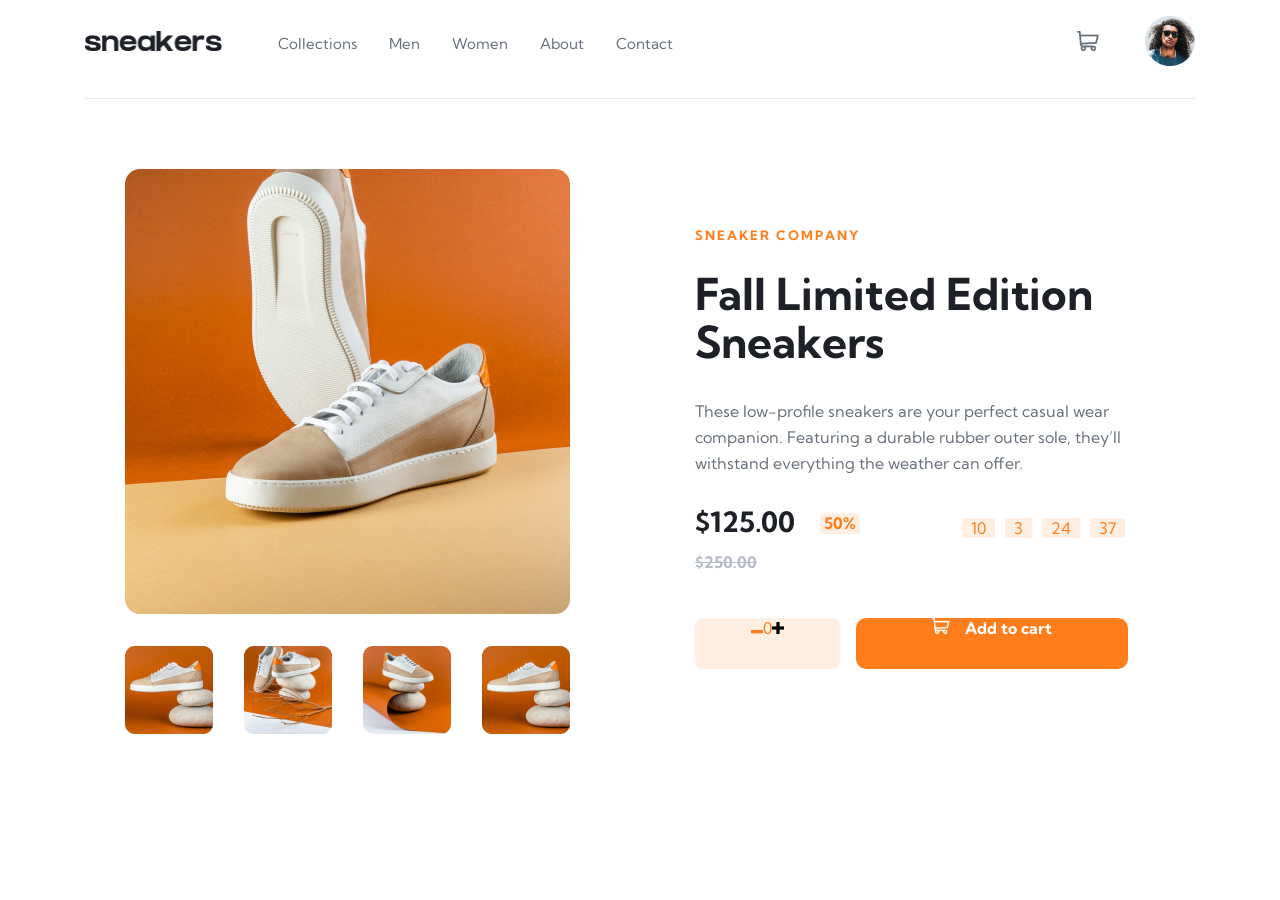
==== index.html @ f04588ad "I add exam" ====
<!DOCTYPE html>
<html lang="en">
<head>
    <meta charset="UTF-8">
    <meta http-equiv="X-UA-Compatible" content="IE=edge">
    <meta name="viewport" content="width=device-width, initial-scale=1.0">
    <title>Document</title>
    <link rel="stylesheet" href="css/style.css">
</head>
<body>


    <header>
        <div class="container">
            <nav>
                <div class="left_nav">
                    <div class="burger" id="kk"><img src="img/burger_img.png" alt=""></div>
                    <div class="logo"><img src="img/logo.png" alt=""></div>
                    <ul>
                        <li>Collections</li>
                        <li>Men</li>
                        <li>Women</li>
                        <li>About</li> 
                        <li>Contact</li>
                    </ul>
                </div>
                <div class="right_nav">
                    <div class="market"  id="online_shop"><img src="img/bag.png" alt=""></div>
                    <div class="man_img"><img src="img/man.png" alt=""></div>
                </div>
                
            </nav>
        </div>
    </header>

    <main>
        <div class="img_block">
            <div class="boots activite"><img src="img/boots.jpg" alt="boots"></div>
            <div class="boots full"><img src="img/big_two.png" alt="boots"></div>
            <div class="boots full"><img src="img/big_three.png" alt="boots"></div>
            <div class="boots full"><img src="img/big_four.png" alt="boots"></div>
            <div class="boots_img">
                <div class="shoes"><img src="img/boots_four.jpg" alt="boots"></div>
                <div class="shoes"><img src="img/boots_two.jpg" alt="boots"></div>
                <div class="shoes"><img src="img/boots_three.jpg" alt="boots"></div>
                <div class="shoes"><img src="img/boots_four.jpg" alt="boots"></div>
            </div>
        </div>

        <div class="text_block">
            <div class="comp_name">Sneaker Company</div>
            <h1>Fall Limited Edition Sneakers</h1>
            <p>These low-profile sneakers are your perfect casual wear companion. Featuring a durable rubber outer sole, they’ll withstand everything the weather can offer.</p>
            
            <div class="time_sena">
                <div class="product_sena">
                    <div class="discount">
                        <div class="sena">$125.00</div>
                        <div class="spam">$250.00</div>
                    </div>

                    <div class="parcent">50%</div>
                </div>

                <div class="time">
                    <div class="day full_time">10</div>
                    <div class="hour full_time">93</div>
                    <div class="minut full_time">23</div>
                    <div class="secunt full_time">12</div>
                </div>
            </div>

            <div class="add_to_card">
                <div class="count">
                    <div class="enc"><img src="img/minus.png" alt=""></div>
                    <div class="sum">0</div>
                    <div class="dec"><img src="img/plus.png" alt=""></div>
                </div>
                <div class="add_inform">
                    <div><img src="img/shop.png" alt="shop"></div>
                    <p>Add to cart</p>
                </div>
            </div>
        </div>
    </main>

    <section class="modal hidden">
        <div class="delet ">X</div>
        <ul>
            <li>Collections</li>
            <li>Men</li>
            <li>Women</li>
            <li>About</li>
            <li>Contact</li>
        </ul>
    </section>

    <section class="card hidden">
        <div class="text_card">Card</div>
        <div class="hr"></div>
        <div class="sell">
            <p>Your card is empty</p>
        </div>
    </section>
    
    <div class="other hidden" id="remove"></div>

    <script src="/js/app.js"></script>
    
</body>
</html>
---- css/style.css ----
@import url("https://fonts.googleapis.com/css2?family=Barlow+Condensed&family=Bellefair&family=Caveat:wght@700&family=DM+Sans:wght@400;500;700&family=Epilogue:wght@500;700&family=Fuzzy+Bubbles:wght@400;700&family=Inter:wght@300;500;700&family=Kumbh+Sans:wght@400;700&family=Noto+Sans:wght@400;600&family=Overpass:wght@400;700&family=Pacifico&family=Plus+Jakarta+Sans:wght@500;700&family=Poppins:ital,wght@0,400;0,700;1,400;1,500;1,600&family=Red+Hat+Display:wght@500;900&family=Red+Hat+Text:wght@400;700&family=Roboto:wght@700&family=Silkscreen&family=Space+Mono:wght@400;700&display=swap");
* {
  margin: 0;
  padding: 0;
  -webkit-box-sizing: border-box;
          box-sizing: border-box;
  list-style: none;
}

body {
  font-family: "Kumbh Sans";
  margin-right: 0px;
}
body header .container {
  max-width: 1110px;
  margin: 0 auto;
}
body header .container nav {
  display: -webkit-box;
  display: -ms-flexbox;
  display: flex;
  -webkit-box-pack: justify;
      -ms-flex-pack: justify;
          justify-content: space-between;
  text-align: center;
  margin-top: 31px;
  margin-bottom: 20px;
  border-bottom: 1px solid #E4E9F2;
}
body header .container nav .left_nav {
  display: -webkit-box;
  display: -ms-flexbox;
  display: flex;
}
body header .container nav .left_nav .burger img {
  display: none;
}
body header .container nav .left_nav .logo img {
  width: 137px;
  height: 20px;
  margin-right: 56px;
}
body header .container nav .left_nav ul {
  display: -webkit-box;
  display: -ms-flexbox;
  display: flex;
  gap: 32px;
}
body header .container nav .left_nav ul li {
  margin-bottom: 41px;
  font-style: normal;
  font-weight: 400;
  font-size: 15px;
  line-height: 26px;
  /* identical to box height, or 173% */
  color: #69707D;
}
body header .container nav .left_nav ul li:hover {
  border-bottom: 4px solid red;
  cursor: pointer;
}
body header .container nav .right_nav {
  display: -webkit-box;
  display: -ms-flexbox;
  display: flex;
  -webkit-column-gap: 46px;
     -moz-column-gap: 46px;
          column-gap: 46px;
}
body header .container nav .right_nav .man_img img {
  width: 50px;
  height: 50px;
  margin-top: -15px;
}
body header .container nav .right_nav .man_img:hover {
  cursor: pointer;
}
body main {
  display: -webkit-box;
  display: -ms-flexbox;
  display: flex;
  gap: 125px;
  width: 1110px;
  margin: 0 auto;
  padding: 50px 40px;
}
body main .img_block .boots {
  width: 445px;
  height: 445px;
  margin-bottom: 32px;
  display: none;
}
body main .img_block .full img {
  width: 100%;
  height: 100%;
}
body main .img_block .boots_img {
  display: -webkit-box;
  display: -ms-flexbox;
  display: flex;
  -webkit-box-pack: justify;
      -ms-flex-pack: justify;
          justify-content: space-between;
}
body main .img_block .activite {
  display: block;
}
body main .text_block {
  margin-top: 58px;
}
body main .text_block .comp_name {
  font-style: normal;
  font-weight: 700;
  font-size: 13px;
  letter-spacing: 2px;
  text-transform: uppercase;
  color: #FF7E1B;
  margin-bottom: 27px;
}
body main .text_block h1 {
  font-style: normal;
  font-weight: 700;
  font-size: 44px;
  line-height: 48px;
  color: #1D2026;
  margin-bottom: 32px;
}
body main .text_block p {
  font-style: normal;
  font-weight: 400;
  font-size: 16px;
  line-height: 26px;
  color: #69707D;
  margin-bottom: 28px;
}
body main .text_block .time_sena {
  display: -webkit-box;
  display: -ms-flexbox;
  display: flex;
  -webkit-box-pack: justify;
      -ms-flex-pack: justify;
          justify-content: space-between;
  padding-right: 30px;
}
body main .text_block .time_sena .product_sena {
  display: -webkit-box;
  display: -ms-flexbox;
  display: flex;
}
body main .text_block .time_sena .product_sena .discount .sena {
  font-family: "Kumbh Sans";
  font-style: normal;
  font-weight: 700;
  font-size: 28px;
  line-height: 35px;
  color: #1D2026;
  margin-right: 25px;
  margin-bottom: 10px;
}
body main .text_block .time_sena .product_sena .discount .spam {
  font-style: normal;
  font-weight: 700;
  font-size: 16px;
  line-height: 26px;
  -webkit-text-decoration-line: line-through;
          text-decoration-line: line-through;
  color: #B6BCC8;
  margin-bottom: 36px;
}
body main .text_block .time_sena .product_sena .parcent {
  font-style: normal;
  font-weight: 700;
  font-size: 16px;
  line-height: 20px;
  color: #FF7E1B;
  background: #FFEEE2;
  margin-top: 9px;
  width: 40px;
  height: 21px;
  border-radius: 3px;
  text-align: center;
}
body main .text_block .time_sena .time {
  display: -webkit-box;
  display: -ms-flexbox;
  display: flex;
  display: flex;
  color: #FF7E1B;
  -webkit-box-pack: center;
      -ms-flex-pack: center;
          justify-content: center;
  margin-top: 14px;
  margin-bottom: 80px;
  gap: 10px;
}
body main .text_block .time_sena .time .full_time {
  background: #FFEEE2;
  padding: 0px 9px;
  border-radius: 3px;
}
body main .text_block .add_to_card {
  display: -webkit-box;
  display: -ms-flexbox;
  display: flex;
}
body main .text_block .add_to_card .count {
  display: -webkit-box;
  display: -ms-flexbox;
  display: flex;
  -webkit-box-pack: justify;
      -ms-flex-pack: justify;
          justify-content: space-between;
  color: #FF7E1B;
  background: #FFEEE2;
  margin-right: 16px;
  border-radius: 8px;
  padding: 0px 56px;
}
body main .text_block .add_to_card .count .num {
  color: #000;
}
body main .text_block .add_to_card .add_inform {
  display: -webkit-box;
  display: -ms-flexbox;
  display: flex;
  padding: 0px 76px;
  background: #FF7E1B;
  border-radius: 10px;
}
body main .text_block .add_to_card .add_inform p {
  margin-left: 15px;
  font-style: normal;
  font-weight: 700;
  font-size: 16px;
  color: #FFFFFF;
  margin-top: -3px;
}
body .modal {
  position: fixed;
  top: 0;
  left: 0;
  background: #f3c9a9;
  width: 250px;
  height: 900px;
  padding: 25px 25px;
}
body .modal .delet {
  margin-bottom: 53px;
}
body .modal ul {
  display: -webkit-box;
  display: -ms-flexbox;
  display: flex;
  -webkit-box-orient: vertical;
  -webkit-box-direction: normal;
      -ms-flex-direction: column;
          flex-direction: column;
  gap: 20px;
}
body .modal ul li {
  font-style: normal;
  font-weight: 700;
  font-size: 18px;
  line-height: 26px;
  color: #1D2026;
}
body .hidden {
  display: none;
}
body .card {
  width: 360px;
  height: 256px;
  background: #fff;
  -webkit-box-shadow: 0px 20px 50px -20px rgba(29, 32, 38, 0.503143);
          box-shadow: 0px 20px 50px -20px rgba(29, 32, 38, 0.503143);
  border-radius: 10px;
  position: fixed;
  top: 10%;
  right: 10%;
}
body .card .text_card {
  color: #1D2026;
  font-weight: 700;
  font-size: 16px;
  padding: 24px 24px;
}
body .card .hr {
  width: 100%;
  height: 1px;
  background: #E4E9F2;
}
body .card .sell p {
  font-style: normal;
  font-weight: 700;
  font-size: 16px;
  text-align: center;
  color: #69707D;
}
body .hidden {
  display: none;
}
@media only screen and (max-width: 768px) {
  body header {
    max-width: 100%;
  }
  body header .container {
    max-width: 100%;
  }
  body header .container nav {
    padding: 0px 20px;
    border-bottom: 0;
  }
  body header .container nav .left_nav .burger img {
    display: block;
    margin-right: 16px;
  }
  body header .container nav .left_nav .logo {
    margin-top: -4px;
  }
  body header .container nav .left_nav ul li {
    display: none;
  }
  body main {
    display: -webkit-box;
    display: -ms-flexbox;
    display: flex;
    -webkit-box-orient: vertical;
    -webkit-box-direction: normal;
        -ms-flex-direction: column;
            flex-direction: column;
    max-width: 100%;
    padding: 0;
  }
  body main .img_block .boots {
    margin-bottom: -150px;
    width: 375px;
    height: 300px;
  }
  body main .img_block .boots img {
    width: 375px;
    height: 300px;
  }
  body main .img_block .boots_img {
    display: none;
  }
  body main .text_block {
    padding: 10px 24px;
  }
  body main .text_block .comp_name {
    font-size: 12px;
    margin-top: -23px;
  }
  body main .text_block h1 {
    margin-top: -10px;
    font-size: 28px;
    line-height: 32px;
  }
  body main .text_block p {
    font-size: 15px;
    line-height: 25px;
    color: red;
    margin-top: -15px;
  }
  body main .text_block .time_sena {
    display: -webkit-box;
    display: -ms-flexbox;
    display: flex;
    -webkit-box-orient: vertical;
    -webkit-box-direction: reverse;
        -ms-flex-direction: column-reverse;
            flex-direction: column-reverse;
  }
  body main .text_block .time_sena .product_sena {
    display: -webkit-box;
    display: -ms-flexbox;
    display: flex;
    -webkit-box-pack: justify;
        -ms-flex-pack: justify;
            justify-content: space-between;
  }
  body main .text_block .time_sena .product_sena .discount {
    display: -webkit-box;
    display: -ms-flexbox;
    display: flex;
  }
  body main .text_block .time_sena .time {
    display: -webkit-box;
    display: -ms-flexbox;
    display: flex;
    color: rgb(236, 226, 226);
    -webkit-box-pack: center;
        -ms-flex-pack: center;
            justify-content: center;
    margin-top: -1px;
    margin-bottom: 20px;
    gap: 10px;
  }
  body main .text_block .time_sena .time .full_time {
    background: red;
    padding: 2px 9px;
    border-radius: 3px;
  }
  body main .text_block .add_to_card {
    display: -webkit-box;
    display: -ms-flexbox;
    display: flex;
    -webkit-box-orient: vertical;
    -webkit-box-direction: normal;
        -ms-flex-direction: column;
            flex-direction: column;
  }
  body main .text_block .add_to_card .count {
    display: -webkit-box;
    display: -ms-flexbox;
    display: flex;
    -webkit-box-pack: justify;
        -ms-flex-pack: justify;
            justify-content: space-between;
    margin-bottom: 16px;
    margin-right: 0;
    padding: 12px 20px;
  }
  body .card {
    position: fixed;
    top: 14.5%;
    left: 2%;
  }
}/*# sourceMappingURL=style.css.map */
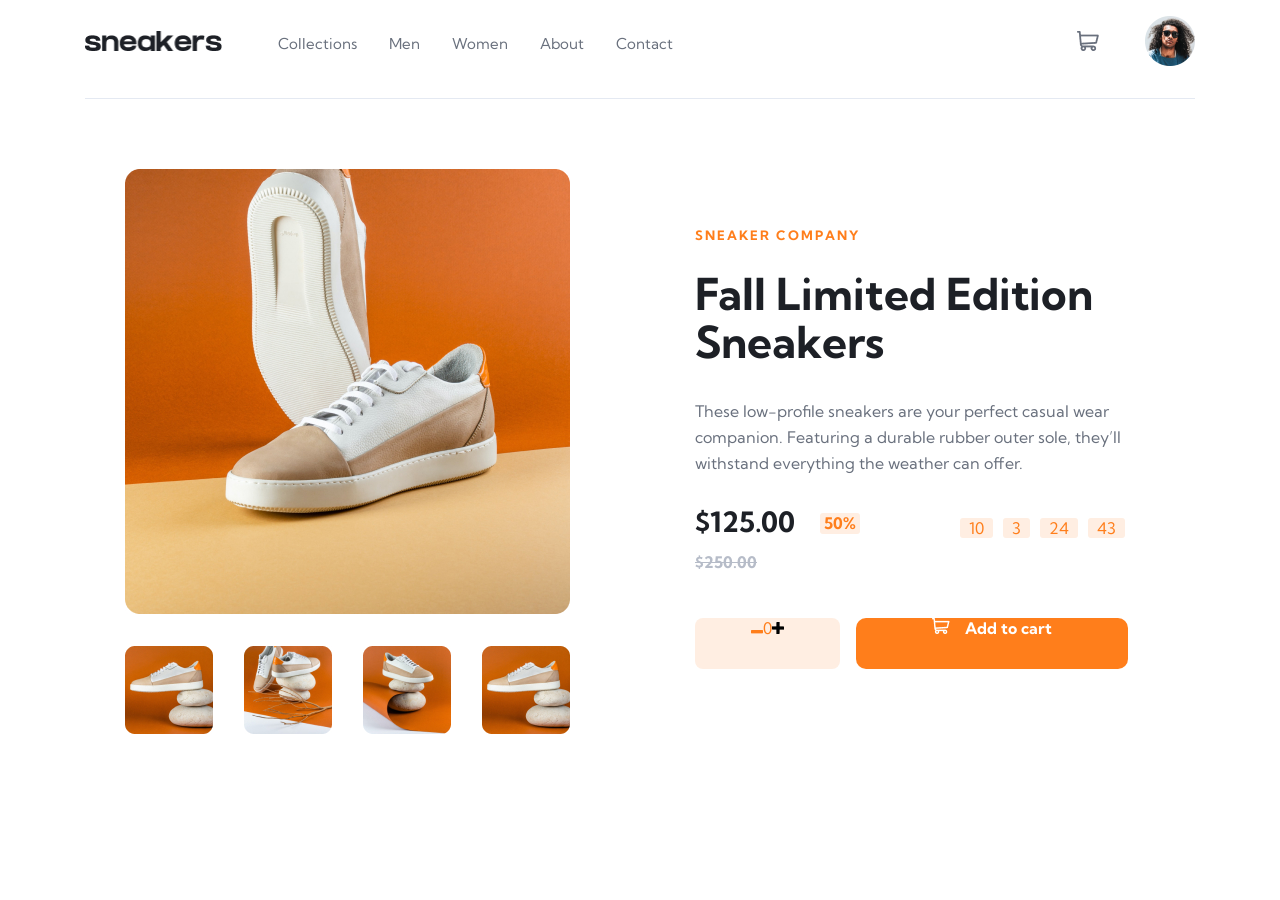
==== commit 090da1f7: "I add new inform" ====
--- a/index.html
+++ b/index.html
@@ -85,7 +85,7 @@
     </main>
 
     <section class="modal hidden">
-        <div class="delet ">X</div>
+        <div class="delet">X</div>
         <ul>
             <li>Collections</li>
             <li>Men</li>
--- a/css/style.css
+++ b/css/style.css
@@ -301,9 +301,11 @@
 }
 @media only screen and (max-width: 768px) {
   body header {
+    border: 1px solid rgb(26, 21, 21);
     max-width: 100%;
   }
   body header .container {
+    border: 1px solid rgb(26, 21, 21);
     max-width: 100%;
   }
   body header .container nav {
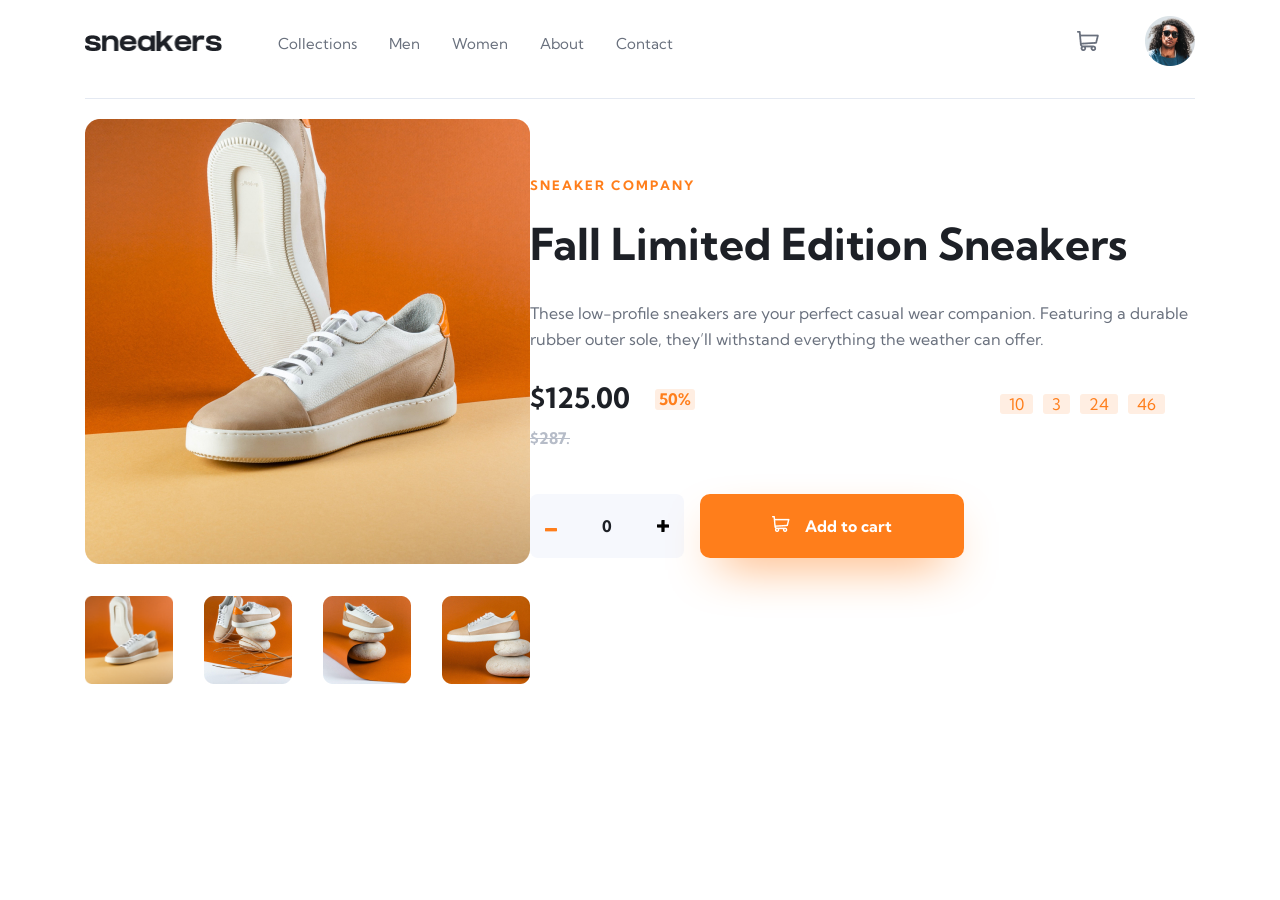
==== commit 01c653b0: "I add exam project" ====
--- a/index.html
+++ b/index.html
@@ -40,7 +40,7 @@
             <div class="boots full"><img src="img/big_three.png" alt="boots"></div>
             <div class="boots full"><img src="img/big_four.png" alt="boots"></div>
             <div class="boots_img">
-                <div class="shoes"><img src="img/boots_four.jpg" alt="boots"></div>
+                <div class="shoes"><img src="img/first_boots.png" alt="boots"></div>
                 <div class="shoes"><img src="img/boots_two.jpg" alt="boots"></div>
                 <div class="shoes"><img src="img/boots_three.jpg" alt="boots"></div>
                 <div class="shoes"><img src="img/boots_four.jpg" alt="boots"></div>
@@ -56,10 +56,10 @@
                 <div class="product_sena">
                     <div class="discount">
                         <div class="sena">$125.00</div>
-                        <div class="spam">$250.00</div>
+                        <div class="parcent">50%</div>
                     </div>
 
-                    <div class="parcent">50%</div>
+                    <div class="spam">$287.</div>
                 </div>
 
                 <div class="time">
@@ -72,13 +72,13 @@
 
             <div class="add_to_card">
                 <div class="count">
-                    <div class="enc"><img src="img/minus.png" alt=""></div>
-                    <div class="sum">0</div>
-                    <div class="dec"><img src="img/plus.png" alt=""></div>
+                    <div class="enc cursor"><img src="img/minus.png" alt=""></div>
+                    <div class="sum ">0</div>
+                    <div class="dec cursor"><img src="img/plus.png" alt=""></div>
                 </div>
                 <div class="add_inform">
                     <div><img src="img/shop.png" alt="shop"></div>
-                    <p>Add to cart</p>
+                    <div class="p">Add to cart</div>
                 </div>
             </div>
         </div>
@@ -98,10 +98,53 @@
     <section class="card hidden">
         <div class="text_card">Card</div>
         <div class="hr"></div>
-        <div class="sell">
+        <div class="card_active card_hidden_delet ee">
+            <div class="into_card">
+                <div class="small_img"><img src="img/small_img_card.png" alt="small_img"></div>
+                <div class="full_count">
+                    <p>Fall Limited Edition Sneakers</p>
+                    <div class="full_boots_price">
+                        <div class="boots_sell">$125.00 x</div>
+                        <div class="boots_price"></div>
+                    </div>
+                </div>
+                <div class="delete"><img src="img/delet_img.png" alt="delet"></div>
+            </div>
+            <div class="checkout">Checkout</div>
+        </div>
+
+
+        <div class="sell jjj">
             <p>Your card is empty</p>
         </div>
     </section>
+
+    <div class="count_shoos_sum  show_hidden"></div>
+
+    <!-- <section class="slider_block">
+        <div class="slider_parent">
+            <div class="slider_inner">
+                <div class="slider "><img src="img/slider_img_2.png" alt="shoos"></div>
+                <div class="slider"><img src="img/slider_img_1.png" alt="shoos"></div>
+                <div class="slider"><img src="img/slider_img_3.png" alt="shoos"></div>
+            </div>
+
+            <div class="tab_left"><img src="img/tab_left.png" alt="tab"></div>
+            <div class="tab_right"><img src="img/tab_right.png" alt="tab"></div>
+        </div>
+
+        <div class="slider_tab">
+            <div class="tab"><img src="img/slider_tab_1.png" alt="shoos"></div>
+            <div class="tab"><img src="img/slider_tab_1.png" alt="shoos"></div>
+            <div class="tab"><img src="img/slider_tab_1.png" alt="shoos"></div>
+            <div class="tab"><img src="img/slider_tab_1.png" alt="shoos"></div>
+        </div>
+    </section> -->
+
+
+
+
+    
     
     <div class="other hidden" id="remove"></div>
 
--- a/css/style.css
+++ b/css/style.css
@@ -67,22 +67,26 @@
      -moz-column-gap: 46px;
           column-gap: 46px;
 }
+body header .container nav .right_nav .market {
+  cursor: pointer;
+}
 body header .container nav .right_nav .man_img img {
   width: 50px;
   height: 50px;
   margin-top: -15px;
 }
 body header .container nav .right_nav .man_img:hover {
-  cursor: pointer;
+  border: 1px solid red;
 }
 body main {
   display: -webkit-box;
   display: -ms-flexbox;
   display: flex;
-  gap: 125px;
+  -webkit-box-pack: justify;
+      -ms-flex-pack: justify;
+          justify-content: space-between;
   width: 1110px;
   margin: 0 auto;
-  padding: 50px 40px;
 }
 body main .img_block .boots {
   width: 445px;
@@ -102,6 +106,18 @@
       -ms-flex-pack: justify;
           justify-content: space-between;
 }
+body main .img_block .boots_img .shoes {
+  width: 88px;
+  height: 88px;
+  cursor: pointer;
+}
+body main .img_block .boots_img .shoes img {
+  width: 100%;
+  height: 100%;
+}
+body main .img_block .boots_img .shoes:hover {
+  opacity: 0.5;
+}
 body main .img_block .activite {
   display: block;
 }
@@ -146,6 +162,15 @@
   display: -webkit-box;
   display: -ms-flexbox;
   display: flex;
+  -webkit-box-orient: vertical;
+  -webkit-box-direction: normal;
+      -ms-flex-direction: column;
+          flex-direction: column;
+}
+body main .text_block .time_sena .product_sena .discount {
+  display: -webkit-box;
+  display: -ms-flexbox;
+  display: flex;
 }
 body main .text_block .time_sena .product_sena .discount .sena {
   font-family: "Kumbh Sans";
@@ -157,17 +182,7 @@
   margin-right: 25px;
   margin-bottom: 10px;
 }
-body main .text_block .time_sena .product_sena .discount .spam {
-  font-style: normal;
-  font-weight: 700;
-  font-size: 16px;
-  line-height: 26px;
-  -webkit-text-decoration-line: line-through;
-          text-decoration-line: line-through;
-  color: #B6BCC8;
-  margin-bottom: 36px;
-}
-body main .text_block .time_sena .product_sena .parcent {
+body main .text_block .time_sena .product_sena .discount .parcent {
   font-style: normal;
   font-weight: 700;
   font-size: 16px;
@@ -180,6 +195,16 @@
   border-radius: 3px;
   text-align: center;
 }
+body main .text_block .time_sena .product_sena .spam {
+  font-style: normal;
+  font-weight: 700;
+  font-size: 16px;
+  line-height: 26px;
+  -webkit-text-decoration-line: line-through;
+          text-decoration-line: line-through;
+  color: #B6BCC8;
+  margin-bottom: 36px;
+}
 body main .text_block .time_sena .time {
   display: -webkit-box;
   display: -ms-flexbox;
@@ -202,6 +227,7 @@
   display: -webkit-box;
   display: -ms-flexbox;
   display: flex;
+  gap: 16px;
 }
 body main .text_block .add_to_card .count {
   display: -webkit-box;
@@ -210,36 +236,56 @@
   -webkit-box-pack: justify;
       -ms-flex-pack: justify;
           justify-content: space-between;
-  color: #FF7E1B;
-  background: #FFEEE2;
-  margin-right: 16px;
+  -webkit-box-align: center;
+      -ms-flex-align: center;
+          align-items: center;
+  gap: 45px;
+  background: #F6F8FD;
   border-radius: 8px;
-  padding: 0px 56px;
-}
-body main .text_block .add_to_card .count .num {
-  color: #000;
+  padding: 0px 15px;
+}
+body main .text_block .add_to_card .count .sum {
+  color: #1D2026;
+  font-style: normal;
+  font-weight: 700;
+  font-size: 16px;
+}
+body main .text_block .add_to_card .count .cursor {
+  cursor: pointer;
 }
 body main .text_block .add_to_card .add_inform {
   display: -webkit-box;
   display: -ms-flexbox;
   display: flex;
-  padding: 0px 76px;
+  -webkit-box-pack: center;
+      -ms-flex-pack: center;
+          justify-content: center;
+  -webkit-box-align: center;
+      -ms-flex-align: center;
+          align-items: center;
+  text-align: center;
+  padding: 22px 72px;
+  gap: 15px;
   background: #FF7E1B;
+  -webkit-box-shadow: 0px 20px 50px -20px #FF7E1B;
+          box-shadow: 0px 20px 50px -20px #FF7E1B;
   border-radius: 10px;
-}
-body main .text_block .add_to_card .add_inform p {
-  margin-left: 15px;
-  font-style: normal;
-  font-weight: 700;
-  font-size: 16px;
-  color: #FFFFFF;
-  margin-top: -3px;
+  cursor: pointer;
+}
+body main .text_block .add_to_card .add_inform:hover {
+  background: #FFAB6A;
+}
+body main .text_block .add_to_card .add_inform .p {
+  font-style: normal;
+  font-weight: 700;
+  font-size: 16px;
+  color: #fff;
 }
 body .modal {
   position: fixed;
   top: 0;
   left: 0;
-  background: #f3c9a9;
+  background: #fff;
   width: 250px;
   height: 900px;
   padding: 25px 25px;
@@ -289,6 +335,68 @@
   height: 1px;
   background: #E4E9F2;
 }
+body .card .card_active {
+  padding: 25px 24px;
+}
+body .card .card_active .into_card {
+  display: -webkit-box;
+  display: -ms-flexbox;
+  display: flex;
+  margin-bottom: 24px;
+  gap: 15px;
+}
+body .card .card_active .into_card .full_count p {
+  font-style: normal;
+  font-weight: 400;
+  font-size: 16px;
+  line-height: 26px;
+  color: #1c4ca5;
+}
+body .card .card_active .into_card .full_count .full_boots_price {
+  display: -webkit-box;
+  display: -ms-flexbox;
+  display: flex;
+  gap: 3px;
+}
+body .card .card_active .into_card .full_count .full_boots_price .boots_sell {
+  font-style: normal;
+  font-weight: 400;
+  font-size: 16px;
+  color: #69707D;
+}
+body .card .card_active .into_card .full_count .full_boots_price .boots_price {
+  font-style: normal;
+  font-weight: 700;
+  font-size: 16px;
+  color: #1D2026;
+}
+body .card .card_active .delete {
+  margin-top: 15px;
+}
+body .card .checkout {
+  display: -webkit-box;
+  display: -ms-flexbox;
+  display: flex;
+  -webkit-box-pack: center;
+      -ms-flex-pack: center;
+          justify-content: center;
+  -webkit-box-align: center;
+      -ms-flex-align: center;
+          align-items: center;
+  width: 312px;
+  height: 56px;
+  font-style: normal;
+  font-weight: 700;
+  font-size: 16px;
+  color: #FFFFFF;
+  background: #FF7E1B;
+  border-radius: 10px;
+  text-align: center;
+}
+body .card .sell {
+  margin-top: 77px;
+  display: none;
+}
 body .card .sell p {
   font-style: normal;
   font-weight: 700;
@@ -296,21 +404,85 @@
   text-align: center;
   color: #69707D;
 }
+body .card .jjj {
+  display: block;
+}
+body .card .card_hidden_delet {
+  display: none;
+}
 body .hidden {
   display: none;
 }
+body .count_shoos_sum {
+  display: -webkit-box;
+  display: -ms-flexbox;
+  display: flex;
+  -webkit-box-pack: center;
+      -ms-flex-pack: center;
+          justify-content: center;
+  -webkit-box-align: center;
+      -ms-flex-align: center;
+          align-items: center;
+  width: 19px;
+  height: 13px;
+  background: #FF7E1B;
+  border-radius: 6.5px;
+  position: fixed;
+  top: 22px;
+  left: 76.5%;
+  font-style: normal;
+  font-weight: 700;
+  font-size: 10px;
+  color: #FFFFFF;
+}
+body .show_hidden {
+  display: none;
+}
+@media only screen and (min-width: 769px) and (max-width: 992px) {
+  body header {
+    background: #FF7E1B;
+  }
+  body main {
+    display: -webkit-box;
+    display: -ms-flexbox;
+    display: flex;
+    -webkit-box-pack: justify;
+        -ms-flex-pack: justify;
+            justify-content: space-between;
+    gap: 60px;
+    padding: 10px 20px;
+  }
+  body main .img_block .boots {
+    width: 400px;
+    height: 400px;
+  }
+  body main .text_block .add_to_card {
+    display: -webkit-box;
+    display: -ms-flexbox;
+    display: flex;
+    -webkit-box-orient: vertical;
+    -webkit-box-direction: normal;
+        -ms-flex-direction: column;
+            flex-direction: column;
+  }
+  body main .text_block .add_to_card .count {
+    width: 300px;
+  }
+  body main .text_block .add_to_card .add_inform {
+    width: 300px;
+  }
+}
 @media only screen and (max-width: 768px) {
   body header {
-    border: 1px solid rgb(26, 21, 21);
     max-width: 100%;
   }
   body header .container {
-    border: 1px solid rgb(26, 21, 21);
     max-width: 100%;
   }
   body header .container nav {
     padding: 0px 20px;
     border-bottom: 0;
+    border: 1px solid red;
   }
   body header .container nav .left_nav .burger img {
     display: block;
@@ -321,6 +493,12 @@
   }
   body header .container nav .left_nav ul li {
     display: none;
+  }
+  body header .container nav .right_nav {
+    display: -webkit-box;
+    display: -ms-flexbox;
+    display: flex;
+    gap: 28px;
   }
   body main {
     display: -webkit-box;
@@ -331,12 +509,13 @@
         -ms-flex-direction: column;
             flex-direction: column;
     max-width: 100%;
-    padding: 0;
+    padding: 0px;
   }
   body main .img_block .boots {
     margin-bottom: -150px;
     width: 375px;
     height: 300px;
+    margin: 0 auto;
   }
   body main .img_block .boots img {
     width: 375px;
@@ -371,6 +550,7 @@
     -webkit-box-direction: reverse;
         -ms-flex-direction: column-reverse;
             flex-direction: column-reverse;
+    padding-right: 0;
   }
   body main .text_block .time_sena .product_sena {
     display: -webkit-box;
@@ -384,6 +564,11 @@
     display: -webkit-box;
     display: -ms-flexbox;
     display: flex;
+  }
+  body main .text_block .time_sena .product_sena .spam {
+    font-style: normal;
+    font-weight: 700;
+    font-size: 16px;
   }
   body main .text_block .time_sena .time {
     display: -webkit-box;
@@ -422,6 +607,9 @@
     margin-right: 0;
     padding: 12px 20px;
   }
+  body main .text_block .add_to_card .add_inform {
+    margin-bottom: 20px;
+  }
   body .card {
     position: fixed;
     top: 14.5%;
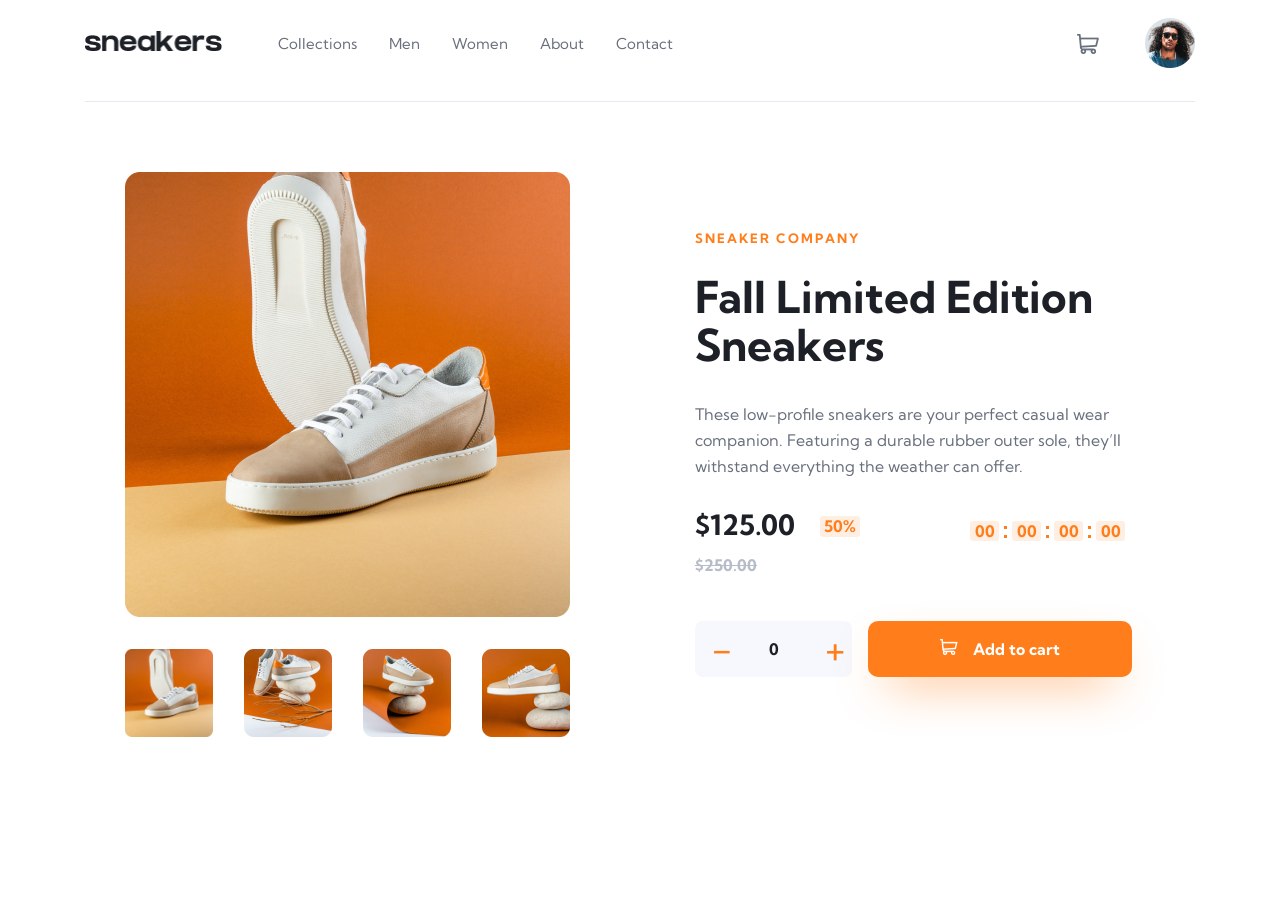
==== commit ecca3e82: "I add chala" ====
--- a/index.html
+++ b/index.html
@@ -25,7 +25,10 @@
                     </ul>
                 </div>
                 <div class="right_nav">
-                    <div class="market"  id="online_shop"><img src="img/bag.png" alt=""></div>
+                    <div class="market"  id="online_shop">
+                        <img src="img/bag.png" alt="">
+                        <div class="count_shoos_sum  show_hidden"></div>
+                    </div>
                     <div class="man_img"><img src="img/man.png" alt=""></div>
                 </div>
                 
@@ -35,7 +38,7 @@
 
     <main>
         <div class="img_block">
-            <div class="boots activite"><img src="img/boots.jpg" alt="boots"></div>
+            <div class="boots  activite"><img src="img/boots.jpg" alt="boots"></div>
             <div class="boots full"><img src="img/big_two.png" alt="boots"></div>
             <div class="boots full"><img src="img/big_three.png" alt="boots"></div>
             <div class="boots full"><img src="img/big_four.png" alt="boots"></div>
@@ -47,45 +50,99 @@
             </div>
         </div>
 
+        <div class="slider__modal hidden ">
+                    <div class="close-btn">
+                        <img src="img/slide_delet_white.svg" alt="close btn">
+                    </div>
+                    <div class="slider">
+                        <div class='slide-prev'><img src="img/tab_left.png" alt="icon"></div>
+                        <div class="slider__img">
+                            <div class="slider-inner">
+                                <div class="slide"><img src="img/slider_img_2.png" alt="img"></div>
+                                <div class="slide"><img src="img/slider_img_2.png" alt="img"></div>
+                                <div class="slide"><img src="img/slider_img_2.png" alt="img"></div>
+                                <div class="slide"><img src="img/slider_img_2.png" alt="img"></div>
+                            </div>
+                        </div>
+                        <div class='slide-next'><img src="img/tab_right.png" alt="icon"></div>
+                    </div>
+                    <div id='slide-parent' class='modal-img'>
+                        <img class='slide-link' src="img/slider_tab_1.png" alt="snek-img1">
+                        <img class='slide-link' src="img/slider_tab_1.png" alt="snek-img2">
+                        <img class='slide-link' src="img/slider_tab_1.png" alt="snek-img3">
+                        <img class='slide-link' src="img/slider_tab_1.png" alt="snek-img4">
+                    </div>
+                </div>
+
+
+
+                <!-- <div class="mobile">
+                    <div class='slide-prev-mobile'><img src="img/tab_left.png" alt="icon"></div>
+                    <div class="slider-mobile">
+                        <div class="slide"><img src="img/slider_img_2.png" alt="img"></div>
+                        <div class="slide"><img src="img/slider_img_2.png" alt="img"></div>
+                        <div class="slide"><img src="img/slider_img_2.png" alt="img"></div>
+                        <div class="slide"><img src="img/slider_img_2.png" alt="img"></div>
+                    </div>
+                    <div class='slide-next-mobile'><img src="img/tab_right.png" alt="icon"></div>
+                </div> -->
+
+
         <div class="text_block">
             <div class="comp_name">Sneaker Company</div>
             <h1>Fall Limited Edition Sneakers</h1>
             <p>These low-profile sneakers are your perfect casual wear companion. Featuring a durable rubber outer sole, they’ll withstand everything the weather can offer.</p>
-            
-            <div class="time_sena">
-                <div class="product_sena">
-                    <div class="discount">
-                        <div class="sena">$125.00</div>
-                        <div class="parcent">50%</div>
-                    </div>
-
-                    <div class="spam">$287.</div>
-                </div>
-
-                <div class="time">
-                    <div class="day full_time">10</div>
-                    <div class="hour full_time">93</div>
-                    <div class="minut full_time">23</div>
-                    <div class="secunt full_time">12</div>
-                </div>
-            </div>
-
-            <div class="add_to_card">
-                <div class="count">
-                    <div class="enc cursor"><img src="img/minus.png" alt=""></div>
-                    <div class="sum ">0</div>
-                    <div class="dec cursor"><img src="img/plus.png" alt=""></div>
-                </div>
-                <div class="add_inform">
-                    <div><img src="img/shop.png" alt="shop"></div>
-                    <div class="p">Add to cart</div>
-                </div>
-            </div>
+
+            <div class="parent">
+                <div class="time_sena">
+                    <div class="product_sena">
+                        <div class="discount">
+                            <div class="sena">$125.00</div>
+                            <div class="parcent">50%</div>
+                        </div>
+
+                        <div class="spam">$250.00</div>
+                    </div>
+
+                    <div class="time">
+                        <div class="day full_time"></div>
+                        <span>
+                            <div class="top"></div>
+                            <div class="bottom"></div>
+                        </span>
+                        <div class="hour full_time"></div>
+                        <span>
+                            <div class="top"></div>
+                            <div class="bottom"></div>
+                        </span>
+                        <div class="minut full_time"></div>
+                        <span>
+                            <div class="top"></div>
+                            <div class="bottom"></div>
+                        </span>
+                        <div class="secunt full_time"></div>
+                    </div>
+                </div>
+
+                <div class="add_to_card">
+                    <div class="count">
+                        <div class="enc cursor">-</div>
+                        <div class="sum ">0</div>
+                        <div class="dec cursor">+</div>
+                    </div>
+                    <div class="add_inform">
+                        <div><img src="img/shop.png" alt="shop"></div>
+                        <div class="p">Add to cart</div>
+                    </div>
+                </div>
+            </div>
+
         </div>
     </main>
 
     <section class="modal hidden">
-        <div class="delet">X</div>
+        <!-- <button class="delet"><img src="img/delet_s" alt=""></button> -->
+        <img class="delet" src="img/delet_svg.svg" alt="delet">
         <ul>
             <li>Collections</li>
             <li>Men</li>
@@ -119,34 +176,34 @@
         </div>
     </section>
 
-    <div class="count_shoos_sum  show_hidden"></div>
 
     <!-- <section class="slider_block">
+        <div class="tab_left"><img src="img/tab_left.png" alt="tab"></div>
         <div class="slider_parent">
             <div class="slider_inner">
-                <div class="slider "><img src="img/slider_img_2.png" alt="shoos"></div>
-                <div class="slider"><img src="img/slider_img_1.png" alt="shoos"></div>
-                <div class="slider"><img src="img/slider_img_3.png" alt="shoos"></div>
-            </div>
-
-            <div class="tab_left"><img src="img/tab_left.png" alt="tab"></div>
-            <div class="tab_right"><img src="img/tab_right.png" alt="tab"></div>
-        </div>
-
-        <div class="slider_tab">
-            <div class="tab"><img src="img/slider_tab_1.png" alt="shoos"></div>
-            <div class="tab"><img src="img/slider_tab_1.png" alt="shoos"></div>
-            <div class="tab"><img src="img/slider_tab_1.png" alt="shoos"></div>
-            <div class="tab"><img src="img/slider_tab_1.png" alt="shoos"></div>
-        </div>
+                <div class="slider active "><img src="img/slider_img_2.png" alt="shoos"></div>
+                <div class="slider"><img src="img/slider_img_2.png" alt="shoos"></div>
+                <div class="slider"><img src="img/slider_img_2.png" alt="shoos"></div>
+            </div>
+        </div>
+        <div class="tab_right"><img src="img/tab_right.png" alt="tab"></div>
+
+        
     </section> -->
 
-
-
-
-    
-    
+     <!-- <div class="mobile">
+                    <div class='slide-prev-mobile'><img src="img/tab_left.png" alt="icon"></div>
+                    <div class="slider-mobile">
+                        <div class="slide"><img src="img/slider_img_2.png" alt="img"></div>
+                        <div class="slide"><img src="img/slider_img_2.png" alt="img"></div>
+                        <div class="slide"><img src="img/slider_img_2.png" alt="img"></div>
+                        <div class="slide"><img src="img/slider_img_2.png" alt="img"></div>
+                    </div>
+                    <div class='slide-next-mobile'><img src="img/tab_right.png" alt="icon"></div>
+                </div> -->
+
     <div class="other hidden" id="remove"></div>
+    <div class="overly hidden"></div>
 
     <script src="/js/app.js"></script>
     
--- a/css/style.css
+++ b/css/style.css
@@ -45,14 +45,13 @@
   display: -ms-flexbox;
   display: flex;
   gap: 32px;
+  height: 70px;
 }
 body header .container nav .left_nav ul li {
-  margin-bottom: 41px;
   font-style: normal;
   font-weight: 400;
   font-size: 15px;
   line-height: 26px;
-  /* identical to box height, or 173% */
   color: #69707D;
 }
 body header .container nav .left_nav ul li:hover {
@@ -69,36 +68,72 @@
 }
 body header .container nav .right_nav .market {
   cursor: pointer;
-}
-body header .container nav .right_nav .man_img img {
+  position: relative;
+  margin-top: 3px;
+}
+body header .container nav .right_nav .market .count_shoos_sum {
+  display: -webkit-box;
+  display: -ms-flexbox;
+  display: flex;
+  -webkit-box-pack: center;
+      -ms-flex-pack: center;
+          justify-content: center;
+  -webkit-box-align: center;
+      -ms-flex-align: center;
+          align-items: center;
+  width: 19px;
+  height: 13px;
+  background: #FF7E1B;
+  border-radius: 6.5px;
+  position: absolute;
+  top: -7px;
+  left: 12px;
+  font-style: normal;
+  font-weight: 700;
+  font-size: 10px;
+  color: #FFFFFF;
+}
+body header .container nav .right_nav .market .show_hidden {
+  display: none;
+}
+body header .container nav .right_nav .man_img {
   width: 50px;
   height: 50px;
-  margin-top: -15px;
+  border-radius: 50%;
+  cursor: pointer;
+  margin-top: -13px;
+}
+body header .container nav .right_nav .man_img img {
+  width: 100%;
+  height: 100%;
 }
 body header .container nav .right_nav .man_img:hover {
-  border: 1px solid red;
-}
-body main {
+  border: 2px solid #FF7E1B;
+}
+
+main {
   display: -webkit-box;
   display: -ms-flexbox;
   display: flex;
   -webkit-box-pack: justify;
       -ms-flex-pack: justify;
           justify-content: space-between;
-  width: 1110px;
+  gap: 125px;
+  max-width: 1110px;
   margin: 0 auto;
-}
-body main .img_block .boots {
+  padding: 50px 40px;
+}
+main .img_block .boots {
   width: 445px;
   height: 445px;
   margin-bottom: 32px;
   display: none;
 }
-body main .img_block .full img {
+main .img_block .full img {
   width: 100%;
   height: 100%;
 }
-body main .img_block .boots_img {
+main .img_block .boots_img {
   display: -webkit-box;
   display: -ms-flexbox;
   display: flex;
@@ -106,25 +141,25 @@
       -ms-flex-pack: justify;
           justify-content: space-between;
 }
-body main .img_block .boots_img .shoes {
+main .img_block .boots_img .shoes {
   width: 88px;
   height: 88px;
   cursor: pointer;
 }
-body main .img_block .boots_img .shoes img {
+main .img_block .boots_img .shoes img {
   width: 100%;
   height: 100%;
 }
-body main .img_block .boots_img .shoes:hover {
+main .img_block .boots_img .shoes:hover {
   opacity: 0.5;
 }
-body main .img_block .activite {
+main .img_block .activite {
   display: block;
 }
-body main .text_block {
+main .text_block {
   margin-top: 58px;
 }
-body main .text_block .comp_name {
+main .text_block .comp_name {
   font-style: normal;
   font-weight: 700;
   font-size: 13px;
@@ -133,7 +168,7 @@
   color: #FF7E1B;
   margin-bottom: 27px;
 }
-body main .text_block h1 {
+main .text_block h1 {
   font-style: normal;
   font-weight: 700;
   font-size: 44px;
@@ -141,7 +176,7 @@
   color: #1D2026;
   margin-bottom: 32px;
 }
-body main .text_block p {
+main .text_block p {
   font-style: normal;
   font-weight: 400;
   font-size: 16px;
@@ -149,7 +184,7 @@
   color: #69707D;
   margin-bottom: 28px;
 }
-body main .text_block .time_sena {
+main .text_block .time_sena {
   display: -webkit-box;
   display: -ms-flexbox;
   display: flex;
@@ -158,21 +193,12 @@
           justify-content: space-between;
   padding-right: 30px;
 }
-body main .text_block .time_sena .product_sena {
-  display: -webkit-box;
-  display: -ms-flexbox;
-  display: flex;
-  -webkit-box-orient: vertical;
-  -webkit-box-direction: normal;
-      -ms-flex-direction: column;
-          flex-direction: column;
-}
-body main .text_block .time_sena .product_sena .discount {
-  display: -webkit-box;
-  display: -ms-flexbox;
-  display: flex;
-}
-body main .text_block .time_sena .product_sena .discount .sena {
+main .text_block .time_sena .product_sena .discount {
+  display: -webkit-box;
+  display: -ms-flexbox;
+  display: flex;
+}
+main .text_block .time_sena .product_sena .discount .sena {
   font-family: "Kumbh Sans";
   font-style: normal;
   font-weight: 700;
@@ -182,7 +208,7 @@
   margin-right: 25px;
   margin-bottom: 10px;
 }
-body main .text_block .time_sena .product_sena .discount .parcent {
+main .text_block .time_sena .product_sena .discount .parcent {
   font-style: normal;
   font-weight: 700;
   font-size: 16px;
@@ -195,7 +221,7 @@
   border-radius: 3px;
   text-align: center;
 }
-body main .text_block .time_sena .product_sena .spam {
+main .text_block .time_sena .product_sena .spam {
   font-style: normal;
   font-weight: 700;
   font-size: 16px;
@@ -205,7 +231,7 @@
   color: #B6BCC8;
   margin-bottom: 36px;
 }
-body main .text_block .time_sena .time {
+main .text_block .time_sena .time {
   display: -webkit-box;
   display: -ms-flexbox;
   display: flex;
@@ -216,44 +242,79 @@
           justify-content: center;
   margin-top: 14px;
   margin-bottom: 80px;
-  gap: 10px;
-}
-body main .text_block .time_sena .time .full_time {
+  gap: 5px;
+}
+main .text_block .time_sena .time span {
+  margin-top: 5px;
+}
+main .text_block .time_sena .time span .top {
+  width: 3px;
+  height: 3px;
+  background: #FF7E1B;
+}
+main .text_block .time_sena .time span .bottom {
+  width: 3px;
+  height: 3px;
+  background: #FF7E1B;
+  margin-top: 6px;
+}
+main .text_block .time_sena .time .full_time {
+  display: -webkit-box;
+  display: -ms-flexbox;
+  display: flex;
+  -webkit-box-pack: center;
+      -ms-flex-pack: center;
+          justify-content: center;
+  -webkit-box-align: center;
+      -ms-flex-align: center;
+          align-items: center;
+  width: 29px;
+  height: 20px;
   background: #FFEEE2;
-  padding: 0px 9px;
+  padding: 2px 8px 2px 8px;
   border-radius: 3px;
-}
-body main .text_block .add_to_card {
+  font-weight: 700;
+  font-size: 16px;
+}
+main .text_block .add_to_card {
   display: -webkit-box;
   display: -ms-flexbox;
   display: flex;
   gap: 16px;
 }
-body main .text_block .add_to_card .count {
-  display: -webkit-box;
-  display: -ms-flexbox;
-  display: flex;
-  -webkit-box-pack: justify;
-      -ms-flex-pack: justify;
-          justify-content: space-between;
+main .text_block .add_to_card .count {
+  width: 157px;
+  height: 56px;
+  display: -webkit-box;
+  display: -ms-flexbox;
+  display: flex;
+  -webkit-box-pack: center;
+      -ms-flex-pack: center;
+          justify-content: center;
   -webkit-box-align: center;
       -ms-flex-align: center;
           align-items: center;
   gap: 45px;
   background: #F6F8FD;
   border-radius: 8px;
-  padding: 0px 15px;
-}
-body main .text_block .add_to_card .count .sum {
+}
+main .text_block .add_to_card .count .sum {
   color: #1D2026;
   font-style: normal;
   font-weight: 700;
   font-size: 16px;
 }
-body main .text_block .add_to_card .count .cursor {
-  cursor: pointer;
-}
-body main .text_block .add_to_card .add_inform {
+main .text_block .add_to_card .count .cursor {
+  cursor: pointer;
+  width: 13px;
+  height: 13px;
+  color: #FF7E1B;
+  font-size: 40px;
+  text-align: center;
+  margin-top: -40px;
+}
+main .text_block .add_to_card .add_inform {
+  height: 56px;
   display: -webkit-box;
   display: -ms-flexbox;
   display: flex;
@@ -272,16 +333,17 @@
   border-radius: 10px;
   cursor: pointer;
 }
-body main .text_block .add_to_card .add_inform:hover {
+main .text_block .add_to_card .add_inform:hover {
   background: #FFAB6A;
 }
-body main .text_block .add_to_card .add_inform .p {
+main .text_block .add_to_card .add_inform .p {
   font-style: normal;
   font-weight: 700;
   font-size: 16px;
   color: #fff;
 }
-body .modal {
+
+.modal {
   position: fixed;
   top: 0;
   left: 0;
@@ -289,11 +351,12 @@
   width: 250px;
   height: 900px;
   padding: 25px 25px;
-}
-body .modal .delet {
+  border: 0;
+}
+.modal .delet {
   margin-bottom: 53px;
 }
-body .modal ul {
+.modal ul {
   display: -webkit-box;
   display: -ms-flexbox;
   display: flex;
@@ -303,17 +366,19 @@
           flex-direction: column;
   gap: 20px;
 }
-body .modal ul li {
+.modal ul li {
   font-style: normal;
   font-weight: 700;
   font-size: 18px;
   line-height: 26px;
   color: #1D2026;
 }
-body .hidden {
-  display: none;
-}
-body .card {
+
+.hidden {
+  display: none;
+}
+
+.card {
   width: 360px;
   height: 256px;
   background: #fff;
@@ -324,56 +389,56 @@
   top: 10%;
   right: 10%;
 }
-body .card .text_card {
+.card .text_card {
   color: #1D2026;
   font-weight: 700;
   font-size: 16px;
   padding: 24px 24px;
 }
-body .card .hr {
+.card .hr {
   width: 100%;
   height: 1px;
   background: #E4E9F2;
 }
-body .card .card_active {
+.card .card_active {
   padding: 25px 24px;
 }
-body .card .card_active .into_card {
+.card .card_active .into_card {
   display: -webkit-box;
   display: -ms-flexbox;
   display: flex;
   margin-bottom: 24px;
   gap: 15px;
 }
-body .card .card_active .into_card .full_count p {
+.card .card_active .into_card .full_count p {
   font-style: normal;
   font-weight: 400;
   font-size: 16px;
   line-height: 26px;
   color: #1c4ca5;
 }
-body .card .card_active .into_card .full_count .full_boots_price {
+.card .card_active .into_card .full_count .full_boots_price {
   display: -webkit-box;
   display: -ms-flexbox;
   display: flex;
   gap: 3px;
 }
-body .card .card_active .into_card .full_count .full_boots_price .boots_sell {
+.card .card_active .into_card .full_count .full_boots_price .boots_sell {
   font-style: normal;
   font-weight: 400;
   font-size: 16px;
   color: #69707D;
 }
-body .card .card_active .into_card .full_count .full_boots_price .boots_price {
+.card .card_active .into_card .full_count .full_boots_price .boots_price {
   font-style: normal;
   font-weight: 700;
   font-size: 16px;
   color: #1D2026;
 }
-body .card .card_active .delete {
+.card .card_active .delete {
   margin-top: 15px;
 }
-body .card .checkout {
+.card .checkout {
   display: -webkit-box;
   display: -ms-flexbox;
   display: flex;
@@ -393,27 +458,29 @@
   border-radius: 10px;
   text-align: center;
 }
-body .card .sell {
+.card .sell {
   margin-top: 77px;
   display: none;
 }
-body .card .sell p {
+.card .sell p {
   font-style: normal;
   font-weight: 700;
   font-size: 16px;
   text-align: center;
   color: #69707D;
 }
-body .card .jjj {
+.card .jjj {
   display: block;
 }
-body .card .card_hidden_delet {
-  display: none;
-}
-body .hidden {
-  display: none;
-}
-body .count_shoos_sum {
+.card .card_hidden_delet {
+  display: none;
+}
+
+.hidden {
+  display: none;
+}
+
+.count_shoos_sum {
   display: -webkit-box;
   display: -ms-flexbox;
   display: flex;
@@ -427,192 +494,227 @@
   height: 13px;
   background: #FF7E1B;
   border-radius: 6.5px;
-  position: fixed;
-  top: 22px;
-  left: 76.5%;
+  position: absolute;
+  top: 23px;
+  left: 83%;
   font-style: normal;
   font-weight: 700;
   font-size: 10px;
   color: #FFFFFF;
 }
-body .show_hidden {
-  display: none;
-}
-@media only screen and (min-width: 769px) and (max-width: 992px) {
-  body header {
-    background: #FF7E1B;
-  }
-  body main {
-    display: -webkit-box;
-    display: -ms-flexbox;
-    display: flex;
-    -webkit-box-pack: justify;
-        -ms-flex-pack: justify;
-            justify-content: space-between;
-    gap: 60px;
-    padding: 10px 20px;
-  }
-  body main .img_block .boots {
-    width: 400px;
-    height: 400px;
-  }
-  body main .text_block .add_to_card {
-    display: -webkit-box;
-    display: -ms-flexbox;
-    display: flex;
-    -webkit-box-orient: vertical;
-    -webkit-box-direction: normal;
-        -ms-flex-direction: column;
-            flex-direction: column;
-  }
-  body main .text_block .add_to_card .count {
-    width: 300px;
-  }
-  body main .text_block .add_to_card .add_inform {
-    width: 300px;
-  }
-}
-@media only screen and (max-width: 768px) {
-  body header {
-    max-width: 100%;
-  }
-  body header .container {
-    max-width: 100%;
-  }
-  body header .container nav {
-    padding: 0px 20px;
-    border-bottom: 0;
-    border: 1px solid red;
-  }
-  body header .container nav .left_nav .burger img {
-    display: block;
-    margin-right: 16px;
-  }
-  body header .container nav .left_nav .logo {
-    margin-top: -4px;
-  }
-  body header .container nav .left_nav ul li {
-    display: none;
-  }
-  body header .container nav .right_nav {
-    display: -webkit-box;
-    display: -ms-flexbox;
-    display: flex;
-    gap: 28px;
-  }
-  body main {
-    display: -webkit-box;
-    display: -ms-flexbox;
-    display: flex;
-    -webkit-box-orient: vertical;
-    -webkit-box-direction: normal;
-        -ms-flex-direction: column;
-            flex-direction: column;
-    max-width: 100%;
-    padding: 0px;
-  }
-  body main .img_block .boots {
-    margin-bottom: -150px;
-    width: 375px;
-    height: 300px;
-    margin: 0 auto;
-  }
-  body main .img_block .boots img {
-    width: 375px;
-    height: 300px;
-  }
-  body main .img_block .boots_img {
-    display: none;
-  }
-  body main .text_block {
-    padding: 10px 24px;
-  }
-  body main .text_block .comp_name {
-    font-size: 12px;
-    margin-top: -23px;
-  }
-  body main .text_block h1 {
-    margin-top: -10px;
-    font-size: 28px;
-    line-height: 32px;
-  }
-  body main .text_block p {
-    font-size: 15px;
-    line-height: 25px;
-    color: red;
-    margin-top: -15px;
-  }
-  body main .text_block .time_sena {
-    display: -webkit-box;
-    display: -ms-flexbox;
-    display: flex;
-    -webkit-box-orient: vertical;
-    -webkit-box-direction: reverse;
-        -ms-flex-direction: column-reverse;
-            flex-direction: column-reverse;
-    padding-right: 0;
-  }
-  body main .text_block .time_sena .product_sena {
-    display: -webkit-box;
-    display: -ms-flexbox;
-    display: flex;
-    -webkit-box-pack: justify;
-        -ms-flex-pack: justify;
-            justify-content: space-between;
-  }
-  body main .text_block .time_sena .product_sena .discount {
-    display: -webkit-box;
-    display: -ms-flexbox;
-    display: flex;
-  }
-  body main .text_block .time_sena .product_sena .spam {
-    font-style: normal;
-    font-weight: 700;
-    font-size: 16px;
-  }
-  body main .text_block .time_sena .time {
-    display: -webkit-box;
-    display: -ms-flexbox;
-    display: flex;
-    color: rgb(236, 226, 226);
-    -webkit-box-pack: center;
-        -ms-flex-pack: center;
-            justify-content: center;
-    margin-top: -1px;
-    margin-bottom: 20px;
-    gap: 10px;
-  }
-  body main .text_block .time_sena .time .full_time {
-    background: red;
-    padding: 2px 9px;
-    border-radius: 3px;
-  }
-  body main .text_block .add_to_card {
-    display: -webkit-box;
-    display: -ms-flexbox;
-    display: flex;
-    -webkit-box-orient: vertical;
-    -webkit-box-direction: normal;
-        -ms-flex-direction: column;
-            flex-direction: column;
-  }
-  body main .text_block .add_to_card .count {
-    display: -webkit-box;
-    display: -ms-flexbox;
-    display: flex;
-    -webkit-box-pack: justify;
-        -ms-flex-pack: justify;
-            justify-content: space-between;
-    margin-bottom: 16px;
-    margin-right: 0;
-    padding: 12px 20px;
-  }
-  body main .text_block .add_to_card .add_inform {
-    margin-bottom: 20px;
-  }
-  body .card {
-    position: fixed;
-    top: 14.5%;
-    left: 2%;
-  }
+
+.show_hidden {
+  display: none;
+}
+
+.slider__modal {
+  display: none;
+  position: absolute;
+  width: 550px;
+  height: -webkit-max-content;
+  height: -moz-max-content;
+  height: max-content;
+  z-index: 9999;
+  top: 90px;
+  margin-left: 30%;
+}
+.slider__modal .close-btn {
+  height: 44px;
+  width: 100%;
+  display: -webkit-box;
+  display: -ms-flexbox;
+  display: flex;
+  -webkit-box-pack: end;
+      -ms-flex-pack: end;
+          justify-content: flex-end;
+  -webkit-box-align: start;
+      -ms-flex-align: start;
+          align-items: flex-start;
+  margin-left: 275px;
+}
+.slider__modal .close-btn:hover {
+  cursor: pointer;
+}
+.slider__modal .slider {
+  width: 1110px;
+  height: 550px;
+  display: -webkit-box;
+  display: -ms-flexbox;
+  display: flex;
+  -webkit-box-align: center;
+      -ms-flex-align: center;
+          align-items: center;
+  -webkit-box-pack: center;
+      -ms-flex-pack: center;
+          justify-content: center;
+}
+.slider__modal .slider .slide-prev, .slider__modal .slider .slide-next {
+  cursor: pointer;
+  width: 56px;
+  height: 56px;
+  background-color: #fff;
+  border-radius: 50%;
+  display: -webkit-box;
+  display: -ms-flexbox;
+  display: flex;
+  -webkit-box-align: center;
+      -ms-flex-align: center;
+          align-items: center;
+  -webkit-box-pack: center;
+      -ms-flex-pack: center;
+          justify-content: center;
+}
+.slider__modal .slider .slider__img {
+  display: -webkit-box;
+  display: -ms-flexbox;
+  display: flex;
+  width: 550px;
+  height: 100%;
+  overflow: hidden;
+}
+.slider__modal .slider .slider__img .slider-inner {
+  display: -webkit-box;
+  display: -ms-flexbox;
+  display: flex;
+  width: -webkit-max-content;
+  width: -moz-max-content;
+  width: max-content;
+  -webkit-transition: 0.5s;
+  transition: 0.5s;
+}
+.slider__modal .slider .slider__img .slider-inner .slide {
+  width: 550px;
+  height: 550px;
+}
+.slider__modal .slider .slider__img .slider-inner .slide img {
+  width: 550px;
+  height: 550px;
+  border-radius: 10px;
+}
+.slider__modal .modal-img {
+  width: 1110px;
+  display: -webkit-box;
+  display: -ms-flexbox;
+  display: flex;
+  -webkit-box-pack: center;
+      -ms-flex-pack: center;
+          justify-content: center;
+  margin-top: 40px;
+  -webkit-column-gap: 31px;
+     -moz-column-gap: 31px;
+          column-gap: 31px;
+}
+.slider__modal .modal-img img {
+  width: 88px;
+  height: 88px;
+}
+.slider__modal .modal-img img:hover {
+  opacity: 0.4;
+}
+
+.slider__modal {
+  position: absolute;
+  width: 950px;
+  height: -webkit-max-content;
+  height: -moz-max-content;
+  height: max-content;
+  z-index: 9999;
+  top: 90px;
+}
+.slider__modal .close-btn {
+  height: 44px;
+  width: 100%;
+  display: -webkit-box;
+  display: -ms-flexbox;
+  display: flex;
+  -webkit-box-pack: end;
+      -ms-flex-pack: end;
+          justify-content: flex-end;
+  -webkit-box-align: start;
+      -ms-flex-align: start;
+          align-items: flex-start;
+  margin-left: 275px;
+}
+.slider__modal:hover {
+  color: red;
+}
+.slider__modal .close-btn:hover {
+  cursor: pointer;
+}
+.slider__modal .slider {
+  width: 1110px;
+  height: 550px;
+  display: -webkit-box;
+  display: -ms-flexbox;
+  display: flex;
+  -webkit-box-align: center;
+      -ms-flex-align: center;
+          align-items: center;
+  -webkit-box-pack: center;
+      -ms-flex-pack: center;
+          justify-content: center;
+}
+.slider__modal .slider .slide-prev, .slider__modal .slider .slide-next {
+  cursor: pointer;
+  width: 56px;
+  height: 56px;
+  background-color: #fff;
+  border-radius: 50%;
+  display: -webkit-box;
+  display: -ms-flexbox;
+  display: flex;
+  -webkit-box-align: center;
+      -ms-flex-align: center;
+          align-items: center;
+  -webkit-box-pack: center;
+      -ms-flex-pack: center;
+          justify-content: center;
+  z-index: 9999;
+}
+.slider__modal .slider .slider__img {
+  display: -webkit-box;
+  display: -ms-flexbox;
+  display: flex;
+  width: 550px;
+  height: 100%;
+  overflow: hidden;
+}
+.slider__modal .slider .slider__img .slider-inner {
+  display: -webkit-box;
+  display: -ms-flexbox;
+  display: flex;
+  width: -webkit-max-content;
+  width: -moz-max-content;
+  width: max-content;
+  -webkit-transition: 0.5s;
+  transition: 0.5s;
+}
+.slider__modal .slider .slider__img .slider-inner .slide {
+  width: 550px;
+  height: 550px;
+}
+.slider__modal .slider .slider__img .slider-inner .slide img {
+  width: 550px;
+  height: 550px;
+  border-radius: 10px;
+}
+.slider__modal .modal-img {
+  width: 1110px;
+  display: -webkit-box;
+  display: -ms-flexbox;
+  display: flex;
+  -webkit-box-pack: center;
+      -ms-flex-pack: center;
+          justify-content: center;
+  margin-top: 40px;
+  -webkit-column-gap: 31px;
+     -moz-column-gap: 31px;
+          column-gap: 31px;
+}
+.slider__modal .modal-img img {
+  width: 88px;
+  height: 88px;
+}
+.slider__modal .modal-img img:hover {
+  opacity: 0.4;
 }/*# sourceMappingURL=style.css.map */
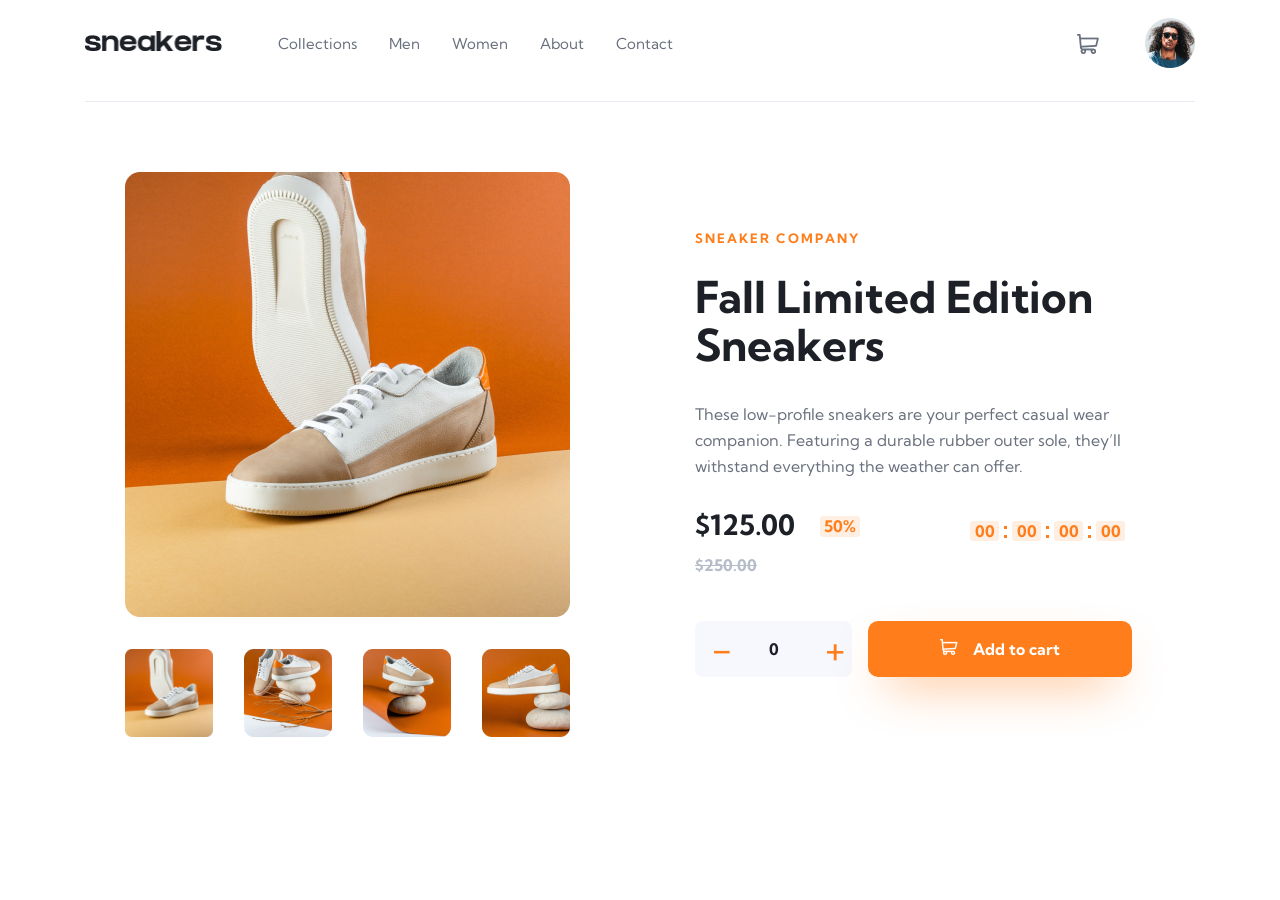
==== commit 2e97c8a7: "I add full end" ====
--- a/index.html
+++ b/index.html
@@ -126,9 +126,9 @@
 
                 <div class="add_to_card">
                     <div class="count">
-                        <div class="enc cursor">-</div>
+                        <div class="dec cursor">-</div>
                         <div class="sum ">0</div>
-                        <div class="dec cursor">+</div>
+                        <div class="enc cursor">+</div>
                     </div>
                     <div class="add_inform">
                         <div><img src="img/shop.png" alt="shop"></div>
@@ -156,7 +156,7 @@
         <div class="text_card">Card</div>
         <div class="hr"></div>
         <div class="card_active card_hidden_delet ee">
-            <div class="into_card">
+            <div class="into_card lll">
                 <div class="small_img"><img src="img/small_img_card.png" alt="small_img"></div>
                 <div class="full_count">
                     <p>Fall Limited Edition Sneakers</p>
--- a/css/style.css
+++ b/css/style.css
@@ -472,9 +472,6 @@
 .card .jjj {
   display: block;
 }
-.card .card_hidden_delet {
-  display: none;
-}
 
 .hidden {
   display: none;
@@ -508,15 +505,12 @@
 }
 
 .slider__modal {
-  display: none;
   position: absolute;
   width: 550px;
   height: -webkit-max-content;
   height: -moz-max-content;
   height: max-content;
   z-index: 9999;
-  top: 90px;
-  margin-left: 30%;
 }
 .slider__modal .close-btn {
   height: 44px;
@@ -633,7 +627,7 @@
   -webkit-box-align: start;
       -ms-flex-align: start;
           align-items: flex-start;
-  margin-left: 275px;
+  margin-left: -125px;
 }
 .slider__modal:hover {
   color: red;
@@ -717,4 +711,14 @@
 }
 .slider__modal .modal-img img:hover {
   opacity: 0.4;
+}
+
+.overly {
+  position: fixed;
+  top: 0;
+  bottom: 0;
+  left: 0;
+  width: 100%;
+  background: #000000;
+  opacity: 0.75;
 }/*# sourceMappingURL=style.css.map */
